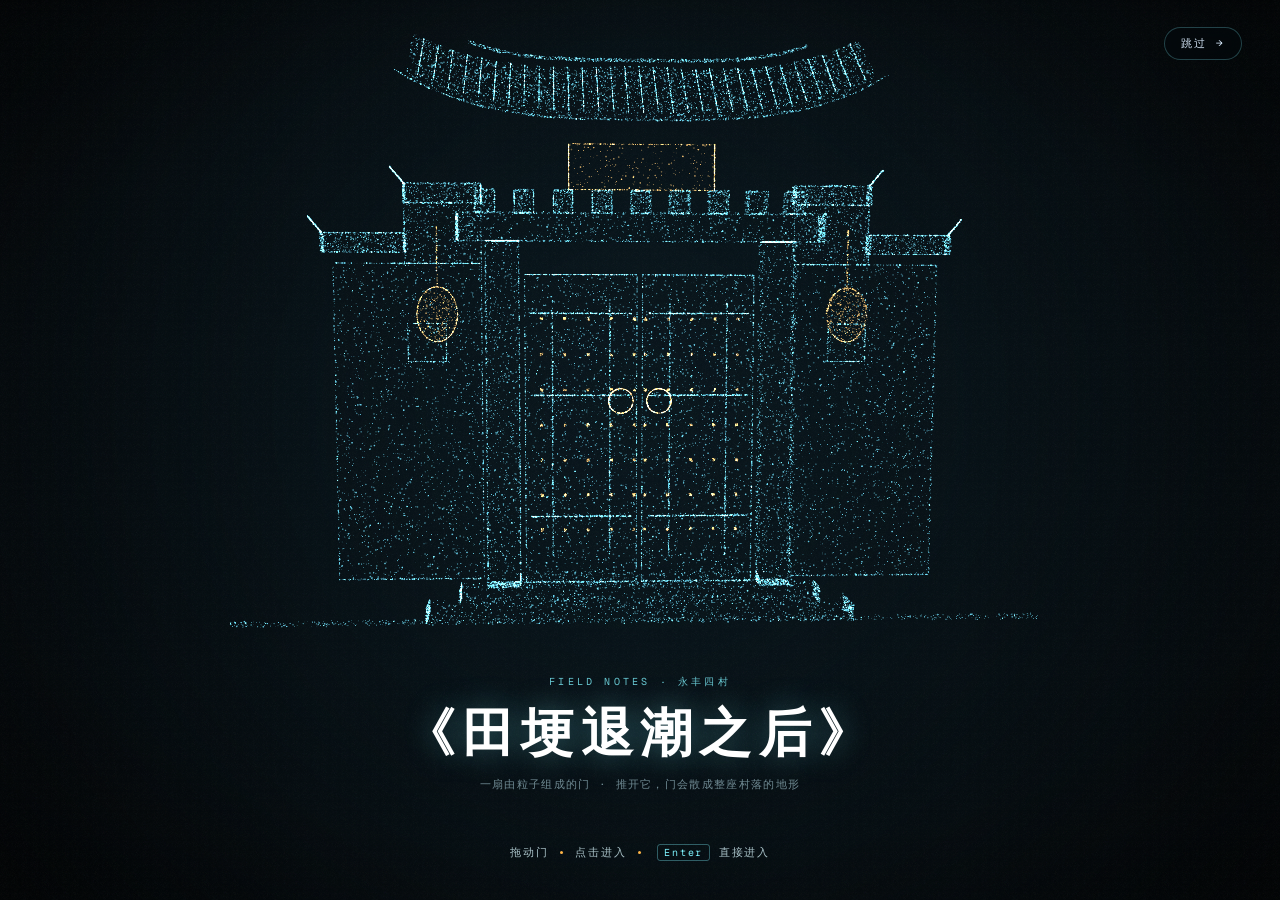
==== index.html @ 69ed596a "Publish the Yongfeng field map static site. Place the v2 site at the repository root with relative a" ====
<!doctype html>
<html lang="zh-CN">
<head>
<meta charset="utf-8">
<meta name="viewport" content="width=device-width,initial-scale=1,viewport-fit=cover">
<title>田埂退潮之后 · 永丰四村田野地图</title>
<link rel="stylesheet" href="style.css">
</head>
<body>
<div id="app">
  <canvas id="gl"></canvas>
  <canvas id="lines"></canvas>
  <div id="markers"></div>
  <div id="fan"></div>

  <header class="hud hud-tl">
    <button class="gate-back mono" id="gate-back" type="button" data-interactive="回到门"><span>←</span> 回到门 <kbd>G</kbd></button>
    <div class="brand"><span class="dot"></span><span class="mono" id="brand-line">FIELD NOTES / 田野笔记</span></div>
    <h1 id="title" class="title"></h1>
    <p id="kicker" class="kicker mono"></p>
    <p id="subtitle" class="subtitle mono"></p>
    <p id="intro" class="intro"></p>
    <p id="author" class="author mono"></p>
  </header>

  <div class="hud hud-tr mono" id="stats">
    <div><span>CAM</span><b id="s-cam">—</b></div>
    <div><span>ZOOM</span><b id="s-zoom">—</b></div>
    <div><span>PARTICLES</span><b id="s-pts">—</b></div>
    <div><span>FPS</span><b id="s-fps">—</b></div>
  </div>

  <nav class="top-nav hud" id="top-nav">
    <button data-overlay="about" data-interactive="项目">项目</button>
    <button data-overlay="timeline" data-interactive="时间线">时间线</button>
    <button data-overlay="compare" data-interactive="对比">对比</button>
    <button data-overlay="gallery" data-interactive="图库">图库</button>
  </nav>

  <div class="themes hud" id="themes"></div>
  <div class="quote-ticker hud mono" id="quote-ticker"><span id="qt-text"></span><span id="qt-by"></span></div>

  <nav class="hud hud-bl" id="index"></nav>

  <div class="hud hud-br mono">
    <div class="compass" id="compass"><svg viewBox="0 0 40 40"><circle cx="20" cy="20" r="18"/><path d="M20 5 L24 20 L20 17 L16 20Z" class="n"/><path d="M20 35 L24 20 L20 23 L16 20Z"/></svg><span>北</span></div>
    <div class="readout"><div>GRID <b id="r-grid">—</b></div><div>相对高程 <b id="r-elev">—</b></div></div>
  </div>

  <div class="hint mono" id="hint">
    <span class="k">鼠标</span>扰动丘陵 · <span class="k">点击</span>进村 ·
    <span class="k">+/-</span>缩放 · <span class="k">WASD/方向键</span>平移 · <span class="k">0</span>复位 ·
    <span class="k">G</span>/<span class="k">Esc</span>回到门
  </div>
  <div class="badge-note mono" id="note"></div>

  <aside id="panel" aria-hidden="true">
    <button class="back mono" id="back"><span>←</span> 返回全图 <kbd>Esc</kbd></button>
    <div class="panel-scroll" id="panel-scroll">
      <div class="p-head">
        <div class="p-idx mono" id="p-idx"></div>
        <h2 class="p-name" id="p-name"></h2>
        <div class="p-en mono" id="p-en"></div>
        <div class="p-meta" id="p-meta"></div>
        <div class="p-stats" id="p-stats"></div>
      </div>
      <blockquote class="p-quote reveal" id="p-quote" hidden></blockquote>
      <p class="p-summary reveal" id="p-summary"></p>
      <section class="reveal"><h3 class="mono">照片 <i>PHOTOS</i></h3>
        <div class="gallery" id="gallery"></div>
        <button class="all-photos mono" id="all-photos" data-interactive="全部照片">查看全部照片</button>
      </section>
      <section class="reveal"><h3 class="mono">遇到的人 <i>PEOPLE</i></h3><div class="people" id="people"></div></section>
      <section class="reveal"><h3 class="mono">发生的事 <i>STORIES</i></h3><ol class="stories" id="stories"></ol></section>
      <section class="reveal"><h3 class="mono">调研发现 <i>FINDINGS</i></h3><ol class="findings" id="findings"></ol></section>
      <section class="reveal" id="sec-memory" hidden><h3 class="mono">记忆分叉 <i>MEMORY</i></h3><div id="memory"></div></section>
      <section class="reveal" id="sec-gaps"><h3 class="mono">待补充 <i>GAPS</i></h3><ul class="gaps" id="gaps"></ul></section>
      <div class="p-nav reveal"><button id="prev" class="mono">← 上一个</button><button id="next" class="mono">下一个 →</button></div>
    </div>
  </aside>

  <div id="overlay" aria-hidden="true">
    <div class="ov-bg" id="ov-bg"></div>
    <div class="ov-card">
      <button class="ov-close mono" id="ov-close" data-interactive="关闭">关闭 ✕</button>
      <div class="ov-body" id="ov-body"></div>
    </div>
  </div>

  <div id="masonry" aria-hidden="true">
    <div class="ms-head">
      <div><b id="ms-title"></b><span class="mono" id="ms-count"></span></div>
      <button class="ov-close mono" id="ms-close" data-interactive="关闭">关闭 ✕</button>
    </div>
    <div class="ms-grid" id="ms-grid"></div>
  </div>

  <div id="lightbox" aria-hidden="true">
    <div class="lb-bg"></div>
    <div class="lb-cap mono"><span id="lb-idx"></span><span id="lb-cap"></span></div>
    <button class="lb-close mono" id="lb-close">关闭 ✕</button>
    <button class="lb-arrow l" id="lb-prev">←</button><button class="lb-arrow r" id="lb-next">→</button>
  </div>

  <div id="loader"><div class="ld-num mono" id="ld-num">00</div><div class="ld-txt mono">正在生成地形 · BUILDING TERRAIN</div><div class="ld-bar"><i id="ld-bar"></i></div></div>
  <div id="cursor"><div class="c-dot"></div><div class="c-ring"><span id="c-label"></span></div></div>
  <div class="vignette"></div><div class="grain"></div>
</div>
<script src="vendor/d3.min.js"></script>
<script src="app.js"></script>
</body>
</html>
---- style.css ----
@font-face{font-family:"GeistMonoLocal";src:url(vendor/fonts/GeistMono.ttf) format("truetype");font-weight:100 900;font-display:swap}
:root{
  --bg:#04070a; --cyan:#7ff4ff; --cyan2:#33c9dc; --amber:#ffb547; --text:#dbe8ec; --muted:#6f8a93; --line:rgba(127,244,255,.14);
  --mono:"GeistMonoLocal","Geist Mono","SF Mono",ui-monospace,Menlo,monospace;
  --sans:"PingFang SC","Noto Sans CJK SC","Noto Sans SC","Microsoft YaHei",system-ui,sans-serif;
  --serif:"Songti SC","Noto Serif CJK SC","Noto Serif SC","STSong",serif;
  --ease:cubic-bezier(.16,1,.3,1);
  --panel-w:min(600px,44vw);
}
*{box-sizing:border-box;margin:0;padding:0}
html,body{height:100%;background:var(--bg);color:var(--text);font-family:var(--sans);overflow:hidden;-webkit-font-smoothing:antialiased}
.mono{font-family:var(--mono);letter-spacing:.04em}
button{font:inherit;color:inherit;background:none;border:0;cursor:pointer}
#app{position:fixed;inset:0;overflow:hidden;background:radial-gradient(120% 90% at 45% 40%,#08131a 0%,#04070a 60%,#020304 100%)}
@media (hover:hover) and (pointer:fine){#app,#app *{cursor:none!important}}
canvas{position:absolute;inset:0;width:100%;height:100%;display:block}
#lines{pointer-events:none}
.vignette{position:absolute;inset:0;pointer-events:none;background:radial-gradient(90% 80% at 50% 50%,transparent 55%,rgba(0,0,0,.65) 100%)}
.grain{position:absolute;inset:-50%;pointer-events:none;opacity:.06;background-image:url("data:image/svg+xml;utf8,<svg xmlns='http://www.w3.org/2000/svg' width='160' height='160'><filter id='n'><feTurbulence baseFrequency='.9' numOctaves='2' stitchTiles='stitch'/></filter><rect width='100%' height='100%' filter='url(%23n)'/></svg>");animation:grain 1.2s steps(6) infinite}
@keyframes grain{0%{transform:translate(0,0)}20%{transform:translate(-3%,2%)}40%{transform:translate(2%,-3%)}60%{transform:translate(-2%,-1%)}80%{transform:translate(3%,3%)}100%{transform:translate(0,0)}}

/* HUD */
.hud{position:absolute;z-index:5;pointer-events:none;transition:opacity .8s var(--ease),transform .8s var(--ease)}
.hud-tl{top:clamp(20px,4vh,44px);left:clamp(20px,3.2vw,52px);max-width:520px}
.brand{display:flex;align-items:center;gap:10px;font-size:11px;color:var(--muted);opacity:0;transform:translateY(8px);transition:all .9s var(--ease)}
.brand .dot{width:6px;height:6px;border-radius:50%;background:var(--amber);box-shadow:0 0 12px var(--amber)}
.title{font-family:var(--serif);font-weight:600;font-size:clamp(34px,4.6vw,68px);line-height:1.08;letter-spacing:.06em;margin-top:14px;color:#f1f8fa;text-shadow:0 0 40px rgba(127,244,255,.15)}
.title .ch{display:inline-block;overflow:hidden;vertical-align:top;padding-bottom:.06em}
.title .ch>i{display:inline-block;font-style:normal;transform:translateY(110%) rotate(6deg);opacity:0;filter:blur(8px);transition:transform 1.1s var(--ease),opacity 1.1s var(--ease),filter 1.1s var(--ease)}
.title .ch.dot>i{color:var(--amber)}
.ready .title .ch>i{transform:none;opacity:1;filter:none}
.subtitle{margin-top:10px;font-size:11px;color:var(--cyan);letter-spacing:.32em;min-height:1em}
.intro{margin-top:16px;font-size:13px;line-height:1.8;color:#9fb4ba;max-width:340px;opacity:0;transform:translateY(10px);transition:all 1s var(--ease) .2s}
.ready .brand,.ready .intro{opacity:1;transform:none}
.hud-tr{top:clamp(20px,4vh,44px);right:clamp(20px,3.2vw,52px);font-size:10px;color:var(--muted);display:grid;gap:6px;text-align:right;opacity:0}
.hud-tr div{display:flex;gap:14px;justify-content:flex-end}
.hud-tr b{color:var(--text);font-weight:500;min-width:64px;display:inline-block}
.ready .hud-tr{opacity:1}
.hud-bl{bottom:clamp(20px,4vh,44px);left:clamp(20px,3.2vw,52px);pointer-events:auto;display:grid;gap:2px}
.hud-bl .idx-item{display:flex;align-items:baseline;gap:14px;padding:7px 0;font-size:14px;color:#8aa1a8;opacity:0;transform:translateX(-14px);transition:color .4s,transform .7s var(--ease),opacity .7s var(--ease)}
.ready .hud-bl .idx-item{opacity:1;transform:none}
.idx-item .n{font-family:var(--mono);font-size:10px;color:var(--muted);width:20px}
.idx-item .bar{width:18px;height:1px;background:currentColor;opacity:.5;transition:width .5s var(--ease)}
.idx-item .e{font-family:var(--mono);font-size:9px;letter-spacing:.14em;color:var(--muted);opacity:0;transform:translateX(-6px);transition:all .5s var(--ease)}
.idx-item:hover,.idx-item.on{color:#fff}
.idx-item:hover .bar,.idx-item.on .bar{width:40px;background:var(--amber);opacity:1}
.idx-item:hover .e,.idx-item.on .e{opacity:1;transform:none}
.hud-br{bottom:clamp(20px,4vh,44px);right:clamp(20px,3.2vw,52px);display:flex;align-items:center;gap:18px;font-size:10px;color:var(--muted);opacity:0}
.ready .hud-br{opacity:1}
.readout{display:grid;gap:5px;text-align:right}.readout b{color:var(--text);font-weight:500;display:inline-block;min-width:56px}
.compass{position:relative;width:44px;height:44px}
.compass svg{width:100%;height:100%;fill:none;stroke:rgba(127,244,255,.35)}
.compass path{fill:rgba(127,244,255,.25);stroke:none}.compass path.n{fill:var(--amber)}
.compass span{position:absolute;top:-16px;left:50%;transform:translateX(-50%);font-size:10px;color:var(--amber)}
.hint{position:absolute;left:50%;bottom:clamp(22px,4.4vh,46px);transform:translateX(-50%);z-index:5;font-size:11px;color:var(--muted);letter-spacing:.12em;pointer-events:none;opacity:0;transition:opacity 1s}
.hint .k{color:var(--cyan);margin-right:6px}
.ready .hint{opacity:1}
.badge-note{position:absolute;top:clamp(20px,4vh,44px);left:50%;transform:translateX(-50%);z-index:5;font-size:10px;padding:5px 10px;border:1px solid rgba(255,181,71,.35);color:var(--amber);border-radius:20px;background:rgba(255,181,71,.06);opacity:0;transition:opacity 1s .6s;pointer-events:none}
.ready .badge-note{opacity:1}
body.focus .hud-tl{opacity:.0;transform:translateY(-14px)}
body.focus .hint,body.focus .badge-note{opacity:0}
body.focus .hud-tr{transform:translateX(calc(-1 * var(--panel-w) - 10px))}
body.focus .hud-br{opacity:0}

/* markers */
#markers{position:absolute;inset:0;z-index:4;pointer-events:none}
.marker{position:absolute;left:0;top:0;pointer-events:auto;will-change:transform}
.marker .hit{position:absolute;left:-28px;top:-28px;width:56px;height:56px;border-radius:50%}
.marker .core{position:absolute;left:-6px;top:-6px;width:12px;height:12px;border-radius:50%;background:var(--amber);box-shadow:0 0 0 3px rgba(255,181,71,.18),0 0 22px 4px rgba(255,181,71,.55);transition:transform .5s var(--ease)}
.marker .core::after{content:"";position:absolute;inset:3.5px;border-radius:50%;background:#fff}
.marker .pulse{position:absolute;left:-6px;top:-6px;width:12px;height:12px;border-radius:50%;border:1px solid var(--amber);animation:pulse 2.6s cubic-bezier(.2,.6,.3,1) infinite;opacity:0}
.marker .pulse.p2{animation-delay:1.3s}
@keyframes pulse{0%{transform:scale(1);opacity:.9}100%{transform:scale(5.2);opacity:0}}
.marker .ring{position:absolute;left:-17px;top:-17px;width:34px;height:34px;border-radius:50%;border:1px dashed rgba(255,181,71,.55);animation:spin 14s linear infinite;transition:transform .5s var(--ease),opacity .4s;opacity:.6}
@keyframes spin{to{transform:rotate(360deg)}}
.marker .lab{position:absolute;left:20px;top:-24px;white-space:nowrap;transition:transform .5s var(--ease)}
.marker .lab b{display:block;font-family:var(--serif);font-size:17px;font-weight:600;color:#fff;letter-spacing:.08em;text-shadow:0 2px 14px rgba(0,0,0,.9)}
.marker .lab span{display:block;font-family:var(--mono);font-size:9px;letter-spacing:.2em;color:var(--amber);margin-top:2px}
.marker .tip{position:absolute;left:20px;top:16px;white-space:nowrap;font-family:var(--mono);font-size:10px;color:#cfe;padding:6px 9px;border:1px solid rgba(127,244,255,.25);background:rgba(4,10,14,.75);backdrop-filter:blur(8px);border-radius:4px;opacity:0;transform:translateY(-6px);transition:all .45s var(--ease);pointer-events:none}
.marker .tip em{font-style:normal;color:var(--cyan)}
.marker.hover .core{transform:scale(1.5)}
.marker.hover .ring{transform:scale(1.35);opacity:1;border-style:solid}
.marker.hover .lab{transform:translateX(6px)}
.marker.hover .tip{opacity:1;transform:none}
.marker .mag{position:absolute;left:0;top:0;transition:transform .35s var(--ease)}
.marker.enter{opacity:0}
.marker{transition:opacity .9s var(--ease)}
body.focus .marker:not(.active){opacity:.35}
body.focus .marker.active .lab{opacity:0}
.marker.active .core{transform:scale(1.4)}

/* floating fan */
#fan{position:absolute;left:0;top:0;z-index:6;pointer-events:none;will-change:transform}
.fcard{position:absolute;left:0;top:0;width:var(--fw,170px);aspect-ratio:3/4;pointer-events:auto;transform-style:preserve-3d}
.fcard .in{position:absolute;inset:0;border-radius:6px;overflow:hidden;background:#0b1418;box-shadow:0 30px 60px -20px rgba(0,0,0,.9),0 0 0 1px rgba(255,255,255,.12);transition:transform .6s var(--ease),box-shadow .6s;animation:bob 6s ease-in-out infinite}
.fcard img{width:100%;height:100%;object-fit:cover;display:block;transform:scale(1.06)}
.fcard .tag,.photo .tag{position:absolute;left:8px;top:8px;font-family:var(--mono);font-size:9px;letter-spacing:.1em;padding:3px 6px;border-radius:3px;background:rgba(255,181,71,.92);color:#1a1000}
.fcard .cap{position:absolute;left:0;right:0;bottom:0;padding:22px 10px 8px;font-size:11px;color:#eee;background:linear-gradient(transparent,rgba(0,0,0,.75))}
.fcard:hover .in{transform:translateY(-10px) scale(1.04);box-shadow:0 40px 80px -20px rgba(0,0,0,.95),0 0 0 1px rgba(127,244,255,.5)}
.fcard:hover{z-index:3}
@keyframes bob{0%,100%{translate:0 0}50%{translate:0 -7px}}
.fan-line{position:absolute;left:0;top:0;width:1px;background:linear-gradient(rgba(255,181,71,.0),rgba(255,181,71,.7));transform-origin:top}

/* panel */
#panel{position:absolute;top:0;right:0;bottom:0;width:var(--panel-w);z-index:8;background:linear-gradient(180deg,rgba(7,14,18,.78),rgba(5,9,12,.9));backdrop-filter:blur(18px) saturate(1.2);-webkit-backdrop-filter:blur(18px) saturate(1.2);border-left:1px solid rgba(127,244,255,.12);transform:translateX(104%);transition:transform 1s var(--ease);display:flex;flex-direction:column}
#panel::before{content:"";position:absolute;left:-1px;top:0;width:1px;height:30%;background:linear-gradient(transparent,var(--cyan),transparent);animation:scan 4s ease-in-out infinite}
@keyframes scan{0%{top:-30%}100%{top:100%}}
body.focus #panel{transform:none}
.back{position:absolute;top:22px;left:30px;z-index:3;font-size:11px;color:var(--muted);display:flex;gap:8px;align-items:center;padding:8px 12px 8px 0;transition:color .3s}
.back:hover{color:#fff}.back span{transition:transform .4s var(--ease)}.back:hover span{transform:translateX(-4px)}
kbd{font-family:var(--mono);font-size:9px;border:1px solid rgba(255,255,255,.18);border-radius:3px;padding:1px 4px;margin-left:4px}
.panel-scroll{overflow-y:auto;overflow-x:hidden;padding:76px 30px 60px;flex:1;scrollbar-width:thin;scrollbar-color:rgba(127,244,255,.2) transparent}
.p-idx{font-size:10px;color:var(--amber);letter-spacing:.24em}
.p-name{font-family:var(--serif);font-size:clamp(40px,4vw,60px);font-weight:600;letter-spacing:.1em;margin-top:10px;line-height:1.1}
.p-name .ch{display:inline-block;overflow:hidden;vertical-align:top}
.p-name .ch>i{display:inline-block;font-style:normal;transform:translateY(105%);transition:transform 1s var(--ease)}
.p-en{font-size:10px;color:var(--cyan);letter-spacing:.32em;margin-top:8px}
.p-meta{display:flex;flex-wrap:wrap;gap:8px;margin-top:18px}
.chip{font-family:var(--mono);font-size:10px;padding:4px 9px;border:1px solid rgba(127,244,255,.2);border-radius:20px;color:#bcd}
.chip.amber{border-color:rgba(255,181,71,.4);color:var(--amber)}
.p-summary{margin-top:22px;font-size:14px;line-height:1.95;color:#b8c9ce}
#panel section{margin-top:34px}
#panel h3{font-size:11px;font-weight:500;color:#e6f2f4;letter-spacing:.2em;display:flex;align-items:center;gap:10px;margin-bottom:14px}
#panel h3 i{font-style:normal;color:var(--muted);font-size:9px}
#panel h3::after{content:"";flex:1;height:1px;background:linear-gradient(90deg,rgba(127,244,255,.25),transparent)}
.reveal{opacity:0;transform:translateY(24px);transition:opacity .9s var(--ease),transform .9s var(--ease)}
.panel-in .reveal{opacity:1;transform:none}
.panel-in .p-name .ch>i{transform:none}
.gallery{display:grid;grid-template-columns:repeat(6,1fr);gap:10px;perspective:900px}
.photo{position:relative;border-radius:6px;overflow:hidden;background:transparent;transform-style:preserve-3d;will-change:transform,filter}
.photo:nth-child(1){grid-column:span 4;grid-row:span 2;aspect-ratio:auto}
.photo:nth-child(2),.photo:nth-child(3){grid-column:span 2;aspect-ratio:1}
.photo:nth-child(4),.photo:nth-child(5){grid-column:span 3;aspect-ratio:4/3}
.photo img{width:100%;height:100%;object-fit:cover;display:block;transition:transform .8s var(--ease)}
.photo:hover img{transform:scale(1.07)}
.photo .glare{position:absolute;inset:0;pointer-events:none;background:radial-gradient(circle at var(--gx,50%) var(--gy,50%),rgba(255,255,255,.22),transparent 55%);opacity:0;transition:opacity .4s;mix-blend-mode:overlay}
.photo:hover .glare{opacity:1}
.photo .cap{position:absolute;left:0;right:0;bottom:0;padding:18px 10px 8px;font-size:11px;color:#eee;background:linear-gradient(transparent,rgba(0,0,0,.7));transform:translateY(100%);transition:transform .5s var(--ease)}
.photo:hover .cap{transform:none}
.photo .frame{position:absolute;inset:0;border-radius:6px;box-shadow:inset 0 0 0 1px rgba(255,255,255,.1);pointer-events:none}
.people{display:grid;grid-template-columns:1fr 1fr;gap:10px}
.person{padding:14px;border:1px solid rgba(127,244,255,.12);border-radius:8px;background:rgba(127,244,255,.03);transition:border-color .4s,background .4s,transform .5s var(--ease)}
.person:hover{border-color:rgba(127,244,255,.35);background:rgba(127,244,255,.06);transform:translateY(-3px)}
.person .av{width:34px;height:34px;border-radius:50%;display:grid;place-items:center;font-family:var(--serif);font-size:15px;background:linear-gradient(135deg,rgba(255,181,71,.25),rgba(127,244,255,.15));border:1px solid rgba(255,255,255,.12)}
.person b{display:block;margin-top:10px;font-size:14px;font-weight:600}
.person small{display:block;font-family:var(--mono);font-size:10px;color:var(--amber);margin-top:3px}
.person p{font-size:12px;color:#9fb2b8;margin-top:8px;line-height:1.7}
.stories{list-style:none;position:relative;padding-left:22px}
.stories::before{content:"";position:absolute;left:4px;top:6px;bottom:6px;width:1px;background:linear-gradient(var(--cyan2),transparent)}
.stories li{position:relative;padding-bottom:18px}
.stories li::before{content:"";position:absolute;left:-22px;top:5px;width:9px;height:9px;border-radius:50%;border:1px solid var(--cyan);background:var(--bg)}
.stories .d{font-family:var(--mono);font-size:10px;color:var(--cyan)}
.stories b{display:block;font-size:14px;margin-top:4px}
.stories p{font-size:12.5px;color:#9fb2b8;line-height:1.75;margin-top:4px}
.findings{list-style:none;counter-reset:f}
.findings li{counter-increment:f;display:flex;gap:14px;padding:12px 0;border-bottom:1px dashed rgba(127,244,255,.12);font-size:13px;color:#c3d3d8;line-height:1.7}
.findings li::before{content:counter(f,decimal-leading-zero);font-family:var(--mono);font-size:11px;color:var(--amber);padding-top:2px}
.p-nav{display:flex;justify-content:space-between;margin-top:34px}
.p-nav button{font-size:11px;color:var(--muted);padding:10px 14px;border:1px solid rgba(127,244,255,.15);border-radius:30px;transition:all .4s var(--ease)}
.p-nav button:hover{color:#fff;border-color:var(--cyan);background:rgba(127,244,255,.06)}

/* lightbox */
#lightbox{position:fixed;inset:0;z-index:20;pointer-events:none}
#lightbox.open{pointer-events:auto}
.lb-bg{position:absolute;inset:0;background:rgba(2,5,7,.82);backdrop-filter:blur(14px);-webkit-backdrop-filter:blur(14px);opacity:0;transition:opacity .6s var(--ease)}
#lightbox.open .lb-bg{opacity:1}
.lb-img{position:fixed;left:0;top:0;object-fit:cover;border-radius:6px;box-shadow:0 50px 120px -30px rgba(0,0,0,.95);will-change:transform,width,height;z-index:2}
.lb-cap,.lb-close,.lb-arrow{position:absolute;z-index:3;opacity:0;transition:opacity .5s var(--ease),transform .5s var(--ease)}
#lightbox.open .lb-cap,#lightbox.open .lb-close,#lightbox.open .lb-arrow{opacity:1}
.lb-cap{left:50%;bottom:28px;transform:translateX(-50%);font-size:12px;color:#cde;display:flex;gap:16px;white-space:nowrap}
.lb-cap span:first-child{color:var(--amber)}
.lb-close{top:24px;right:28px;font-size:11px;color:#cde;padding:8px 14px;border:1px solid rgba(255,255,255,.2);border-radius:30px}
.lb-close:hover{background:rgba(255,255,255,.08)}
.lb-arrow{top:50%;width:48px;height:48px;margin-top:-24px;border-radius:50%;border:1px solid rgba(255,255,255,.2);font-size:16px;color:#dde;transition:background .3s,opacity .5s}
.lb-arrow:hover{background:rgba(255,255,255,.08)}
.lb-arrow.l{left:28px}.lb-arrow.r{right:28px}

/* loader */
#loader{position:absolute;inset:0;z-index:30;display:grid;place-content:center;justify-items:center;gap:14px;background:var(--bg);transition:opacity 1s var(--ease),visibility 1s}
#loader.done{opacity:0;visibility:hidden}
.ld-num{font-size:56px;font-weight:200;color:#e8f6f8;letter-spacing:.02em}
.ld-txt{font-size:10px;color:var(--muted);letter-spacing:.3em}
.ld-bar{width:180px;height:1px;background:rgba(127,244,255,.15);overflow:hidden}.ld-bar i{display:block;height:100%;width:0;background:var(--cyan);box-shadow:0 0 10px var(--cyan)}

/* cursor */
#cursor{position:fixed;left:0;top:0;z-index:50;pointer-events:none;mix-blend-mode:normal}
.c-dot{position:fixed;left:-3px;top:-3px;width:6px;height:6px;border-radius:50%;background:#fff;will-change:transform}
.c-ring{position:fixed;left:-18px;top:-18px;width:36px;height:36px;border-radius:50%;border:1px solid rgba(127,244,255,.55);display:grid;place-items:center;transition:width .45s var(--ease),height .45s var(--ease),left .45s var(--ease),top .45s var(--ease),background .45s,border-color .45s;will-change:transform}
.c-ring span{font-family:var(--mono);font-size:9px;letter-spacing:.14em;color:#04070a;opacity:0;transition:opacity .3s}
#cursor.big .c-ring{width:72px;height:72px;left:-36px;top:-36px;background:rgba(255,181,71,.92);border-color:transparent}
#cursor.big .c-ring span{opacity:1}
#cursor.big .c-dot{opacity:0}
@media (hover:none),(pointer:coarse){#cursor{display:none}}

/* mobile */
@media (max-width:760px){
  :root{--panel-w:100vw}
  #panel{top:auto;height:74vh;width:100%;border-left:0;border-top:1px solid rgba(127,244,255,.15);border-radius:18px 18px 0 0;transform:translateY(104%)}
  .panel-scroll{padding:64px 20px 40px}
  .back{top:16px;left:20px}
  .hud-tr,.hud-br,.hint{display:none}
  .hud-bl{bottom:16px}
  .intro{display:none}
  .title{font-size:34px}
  body.focus .hud-bl{opacity:0}
  .people{grid-template-columns:1fr}
  .lb-arrow{display:none}
}

/* === real-content additions === */
.kicker{margin-top:8px;font-size:10px;color:var(--amber);letter-spacing:.18em;opacity:0;transition:opacity 1s .3s}
.ready .kicker{opacity:1}
.author{margin-top:10px;font-size:10px;color:var(--muted);letter-spacing:.08em;opacity:0;transition:opacity 1s .5s}
.ready .author{opacity:1}
.top-nav{top:clamp(20px,4vh,44px);left:50%;transform:translateX(-50%);z-index:6;display:flex;gap:4px;pointer-events:auto;opacity:0;transition:opacity 1s .4s}
.ready .top-nav{opacity:1}
.top-nav button{font-family:var(--mono);font-size:11px;letter-spacing:.14em;padding:7px 14px;border:1px solid rgba(127,244,255,.18);border-radius:20px;color:#9fb4ba;background:rgba(4,10,14,.55);backdrop-filter:blur(8px);transition:all .35s}
.top-nav button:hover,.top-nav button.on{color:#fff;border-color:var(--cyan);background:rgba(127,244,255,.08)}
body.focus .top-nav{opacity:0;pointer-events:none}
.themes{top:clamp(64px,9vh,96px);left:50%;transform:translateX(-50%);z-index:5;display:flex;flex-wrap:wrap;gap:6px;justify-content:center;max-width:min(720px,90vw);pointer-events:auto;opacity:0;transition:opacity 1s .7s}
.ready .themes{opacity:1}
body.focus .themes{opacity:0;pointer-events:none}
.theme-chip{font-family:var(--mono);font-size:10px;letter-spacing:.08em;padding:4px 10px;border-radius:14px;border:1px solid rgba(127,244,255,.2);color:#8aa;background:rgba(4,10,14,.5);cursor:pointer;transition:all .35s}
.theme-chip:hover{color:#fff;border-color:rgba(127,244,255,.45)}
.theme-chip.on{color:#1a1000;background:var(--amber);border-color:var(--amber)}
.quote-ticker{bottom:clamp(52px,8vh,80px);left:50%;transform:translateX(-50%);z-index:5;max-width:min(640px,86vw);text-align:center;font-size:12px;color:#c5d8de;pointer-events:none;opacity:0;transition:opacity .8s}
.ready .quote-ticker{opacity:1}
body.focus .quote-ticker{opacity:0}
.quote-ticker #qt-text{display:block;font-family:var(--serif);font-size:14px;letter-spacing:.06em;line-height:1.6}
.quote-ticker #qt-by{display:block;margin-top:4px;font-size:10px;color:var(--muted);letter-spacing:.12em}
.marker .core{background:var(--vcolor,var(--amber));box-shadow:0 0 0 3px color-mix(in srgb,var(--vcolor,var(--amber)) 18%,transparent),0 0 22px 4px color-mix(in srgb,var(--vcolor,var(--amber)) 55%,transparent)}
.marker .pulse{border-color:var(--vcolor,var(--amber))}
.marker .ring{border-color:color-mix(in srgb,var(--vcolor,var(--amber)) 55%,transparent)}
.marker .lab span{color:var(--vcolor,var(--amber))}
.marker.dim{opacity:.22!important;filter:grayscale(.6)}
.marker.hi .core{transform:scale(1.55)}
.p-stats{display:flex;gap:18px;margin-top:16px;font-family:var(--mono);font-size:11px;color:var(--muted)}
.p-stats b{display:block;font-size:18px;color:var(--text);font-weight:500;margin-bottom:2px}
.p-quote{margin-top:20px;padding:14px 16px;border-left:2px solid var(--vcolor,var(--amber));background:rgba(255,255,255,.03);font-family:var(--serif);font-size:15px;line-height:1.7;color:#e4eef1}
.p-quote cite{display:block;margin-top:8px;font-family:var(--mono);font-size:10px;font-style:normal;color:var(--muted);letter-spacing:.1em}
.all-photos{margin-top:12px;font-size:11px;color:var(--cyan);padding:8px 14px;border:1px dashed rgba(127,244,255,.3);border-radius:20px;transition:all .35s}
.all-photos:hover{background:rgba(127,244,255,.06);border-style:solid}
.gaps{list-style:none;padding:0}
.gaps li{font-size:12.5px;color:#9fb2b8;padding:8px 0 8px 18px;position:relative;border-bottom:1px dashed rgba(127,244,255,.1);line-height:1.6}
.gaps li::before{content:"·";position:absolute;left:4px;color:var(--amber)}
.mem-table{width:100%;border-collapse:collapse;font-size:12.5px}
.mem-table th,.mem-table td{padding:8px 10px;border-bottom:1px solid rgba(127,244,255,.12);text-align:left}
.mem-table th{font-family:var(--mono);font-size:10px;color:var(--amber);font-weight:500}
.mem-table td{color:#c3d3d8}
.mem-note{margin-top:8px;font-size:11px;color:var(--muted)}
.fcard .tag,.photo .tag{display:none}
.fcard .tag.face,.photo .tag.face{display:block;background:rgba(127,244,255,.85);color:#041018}

/* overlays */
#overlay{position:fixed;inset:0;z-index:15;pointer-events:none;opacity:0;transition:opacity .5s}
#overlay.open{pointer-events:auto;opacity:1}
.ov-bg{position:absolute;inset:0;background:rgba(2,5,7,.72);backdrop-filter:blur(12px)}
.ov-card{position:absolute;left:50%;top:50%;transform:translate(-50%,-50%) scale(.96);width:min(860px,92vw);max-height:min(82vh,900px);overflow:auto;background:linear-gradient(180deg,rgba(8,16,22,.95),rgba(5,10,14,.98));border:1px solid rgba(127,244,255,.15);border-radius:14px;padding:36px 40px 40px;box-shadow:0 40px 100px -20px rgba(0,0,0,.85);transition:transform .55s var(--ease)}
#overlay.open .ov-card{transform:translate(-50%,-50%) scale(1)}
.ov-close{position:sticky;top:0;float:right;z-index:2;font-size:11px;color:#cde;padding:8px 14px;border:1px solid rgba(255,255,255,.2);border-radius:30px;background:rgba(4,10,14,.6)}
.ov-close:hover{background:rgba(255,255,255,.08)}
.ov-body h2{font-family:var(--serif);font-size:28px;letter-spacing:.08em;margin:8px 0 6px}
.ov-body .lead{color:#9fb4ba;font-size:13px;line-height:1.8;margin-bottom:22px}
.ov-body h3{font-family:var(--mono);font-size:11px;letter-spacing:.2em;color:var(--amber);margin:22px 0 10px}
.ov-body p,.ov-body li{font-size:13.5px;line-height:1.85;color:#c5d5da}
.ov-body ul{padding-left:18px}
.ov-grid{display:grid;grid-template-columns:1fr 1fr;gap:12px}
.ov-card-item{padding:14px;border:1px solid rgba(127,244,255,.12);border-radius:8px;background:rgba(127,244,255,.03)}
.ov-card-item b{display:block;font-size:14px;margin-bottom:6px}
.ov-card-item span{font-size:12px;color:#9fb2b8;line-height:1.7}
.tl{position:relative;padding-left:22px}
.tl::before{content:"";position:absolute;left:4px;top:4px;bottom:4px;width:1px;background:linear-gradient(var(--cyan),transparent)}
.tl-item{position:relative;padding-bottom:20px}
.tl-item::before{content:"";position:absolute;left:-22px;top:5px;width:9px;height:9px;border-radius:50%;border:1px solid var(--cyan);background:var(--bg)}
.tl-item .d{font-family:var(--mono);font-size:10px;color:var(--cyan)}
.tl-item b{display:block;margin-top:3px;font-size:14px}
.cmp{width:100%;border-collapse:collapse;font-size:12px}
.cmp th,.cmp td{padding:10px 8px;border-bottom:1px solid rgba(127,244,255,.1);vertical-align:top}
.cmp th{font-family:var(--mono);font-size:10px;color:var(--muted);font-weight:500}
.cmp th.v{color:var(--text)}
.cmp td.k{font-family:var(--mono);font-size:10px;color:var(--amber);white-space:nowrap}
.cmp .lv{display:inline-block;height:4px;border-radius:2px;background:var(--amber);margin-top:6px}
.ref-q{margin:10px 0;padding:10px 12px;border-left:2px solid rgba(127,244,255,.3);font-family:var(--serif);font-size:13px;color:#d5e4e8}
.ref-q cite{display:block;margin-top:4px;font-family:var(--mono);font-size:10px;font-style:normal;color:var(--muted)}

/* masonry gallery */
#masonry{position:fixed;inset:0;z-index:16;background:rgba(2,5,7,.92);backdrop-filter:blur(16px);display:flex;flex-direction:column;opacity:0;pointer-events:none;transition:opacity .45s}
#masonry.open{opacity:1;pointer-events:auto}
.ms-head{display:flex;justify-content:space-between;align-items:center;padding:22px 28px;border-bottom:1px solid rgba(127,244,255,.1)}
.ms-head b{font-family:var(--serif);font-size:20px;letter-spacing:.08em;margin-right:12px}
.ms-head span{font-size:11px;color:var(--muted)}
.ms-grid{flex:1;overflow:auto;padding:20px;columns:4 200px;column-gap:12px}
.ms-item{break-inside:avoid;margin-bottom:12px;border-radius:6px;overflow:hidden;position:relative;cursor:pointer;opacity:0;transform:translateY(30px);transition:opacity .7s var(--ease),transform .7s var(--ease);background:#0b1418}
.ms-item.in{opacity:1;transform:none}
.ms-item img{width:100%;display:block;background:#0b1418}
.ms-item .cap{position:absolute;left:0;right:0;bottom:0;padding:20px 10px 8px;font-size:11px;color:#eee;background:linear-gradient(transparent,rgba(0,0,0,.75));opacity:0;transition:opacity .35s}
.ms-item:hover .cap{opacity:1}
.ms-item.face::after{content:"人像";position:absolute;left:8px;top:8px;font-family:var(--mono);font-size:9px;padding:2px 6px;border-radius:3px;background:rgba(127,244,255,.85);color:#041018}

@media (max-width:760px){
  .top-nav{top:auto;bottom:70px;gap:2px}
  .top-nav button{padding:6px 10px;font-size:10px}
  .themes{display:none}
  .quote-ticker{display:none}
  .ov-card{padding:24px 18px;width:96vw;max-height:88vh}
  .ov-grid{grid-template-columns:1fr}
  .ms-grid{columns:2 140px}
  .hint{font-size:9px;letter-spacing:.04em;max-width:92vw;text-align:center}
}

/* === entry gate === */
#lightbox{z-index:20}
body.gate .hud,body.gate .hint,body.gate .badge-note,body.gate #markers,body.gate #lines,body.gate #fan{opacity:0!important;pointer-events:none!important}
#gate{position:absolute;inset:0;z-index:12;pointer-events:none}
#gate .g-title{position:absolute;left:50%;bottom:clamp(64px,12vh,130px);transform:translate(-50%,24px);text-align:center;opacity:0;filter:blur(10px);transition:all 1.6s var(--ease) .3s}
#gate.in .g-title{opacity:1;transform:translate(-50%,0);filter:none}
#gate .g-k{font-size:10px;letter-spacing:.32em;color:var(--cyan);opacity:.8}
#gate h1{margin:10px 0 8px;font-family:var(--serif);font-weight:600;font-size:clamp(28px,4.2vw,52px);letter-spacing:.14em;color:#fff;text-shadow:0 0 30px rgba(127,244,255,.35)}
#gate .g-title p{font-size:11px;color:var(--muted);letter-spacing:.12em;margin:0}
#gate .g-hint{position:absolute;left:50%;bottom:clamp(22px,4.4vh,46px);transform:translateX(-50%);display:flex;gap:12px;align-items:center;font-size:11px;letter-spacing:.16em;color:#a9c2c8;opacity:0;transition:opacity 1.2s 1s;white-space:nowrap}
#gate.in .g-hint{opacity:1}
#gate .g-hint i{width:3px;height:3px;border-radius:50%;background:var(--amber)}
#gate .g-hint kbd{font-family:var(--mono);font-size:10px;padding:1px 6px;border:1px solid rgba(127,244,255,.35);border-radius:3px;color:var(--cyan)}
#gate .g-hint.nudge{animation:nudge .6s var(--ease)}
@keyframes nudge{0%,100%{transform:translateX(-50%)}25%{transform:translateX(calc(-50% - 8px))}75%{transform:translateX(calc(-50% + 8px))}}
#gate .g-skip{position:absolute;right:clamp(18px,3vw,40px);top:clamp(18px,3vh,36px);pointer-events:auto;font-size:11px;letter-spacing:.18em;color:#cde;padding:8px 16px;border:1px solid rgba(127,244,255,.25);border-radius:30px;background:rgba(4,10,14,.45);backdrop-filter:blur(8px);opacity:0;transition:opacity 1s 1.2s,background .3s}
#gate.in .g-skip{opacity:1}
#gate .g-skip:hover{background:rgba(127,244,255,.1)}
#gate.out .g-title{opacity:0;filter:blur(14px);transform:translate(-50%,-30px) scale(1.04);transition:all .9s var(--ease)}
#gate.out .g-hint,#gate.out .g-skip{opacity:0;transition:opacity .4s;pointer-events:none}
.hint.flash{color:#fff}
.hint.flash .k{color:var(--amber)}
@media (max-width:760px){#gate .g-hint{font-size:10px;gap:8px;letter-spacing:.06em}#gate .g-hint span:last-child,#gate .g-hint i:last-of-type{display:none}}
/* themes: move to right column so they never collide with the title */
.themes{top:calc(clamp(20px,4vh,44px) + 104px);left:auto;right:clamp(20px,3.2vw,52px);transform:none;justify-content:flex-end;max-width:340px}
@media (max-width:760px){
  .top-nav{top:auto;bottom:auto;left:auto;right:12px;transform:none;top:calc(env(safe-area-inset-top,0px) + 14px);flex-direction:row}
  .top-nav button{white-space:nowrap;padding:5px 8px;letter-spacing:.06em}
  .hud-tl{top:56px}
  .quote-ticker{display:none!important}
}
.badge-note{top:calc(clamp(20px,4vh,44px) + 42px)}
@media (max-width:760px){.badge-note{display:none}}
.ms-grid{columns:auto;display:block}
.ms-cols{columns:4 220px;column-gap:12px}
@media (max-width:760px){.ms-cols{columns:2 140px}#gate .g-title h1,#gate .g-title .t{font-size:clamp(26px,8.4vw,44px)!important;white-space:nowrap}}
#gate .g-title{width:min(92vw,760px)}


/* back-to-gate control */
.gate-back{display:inline-flex;align-items:center;gap:8px;margin:0 0 10px;padding:6px 12px;pointer-events:auto;font-size:11px;letter-spacing:.14em;color:#9fb4ba;border:1px solid rgba(127,244,255,.22);border-radius:20px;background:rgba(4,10,14,.5);backdrop-filter:blur(8px);opacity:0;transform:translateY(-6px);transition:opacity .8s .5s,transform .8s .5s,color .3s,border-color .3s,background .3s}
.ready .gate-back{opacity:1;transform:none}
.gate-back:hover{color:#fff;border-color:var(--cyan);background:rgba(127,244,255,.1)}
.gate-back span{color:var(--cyan)}
.gate-back kbd{font-family:var(--mono);font-size:10px;padding:1px 6px;border:1px solid rgba(127,244,255,.3);border-radius:3px;color:var(--cyan)}
body.gate .gate-back,body.focus .gate-back{opacity:0!important;pointer-events:none!important;transition:none!important}
@media (max-width:760px){.gate-back{font-size:10px;padding:5px 10px;letter-spacing:.08em;margin-bottom:6px}.gate-back kbd{display:none}}
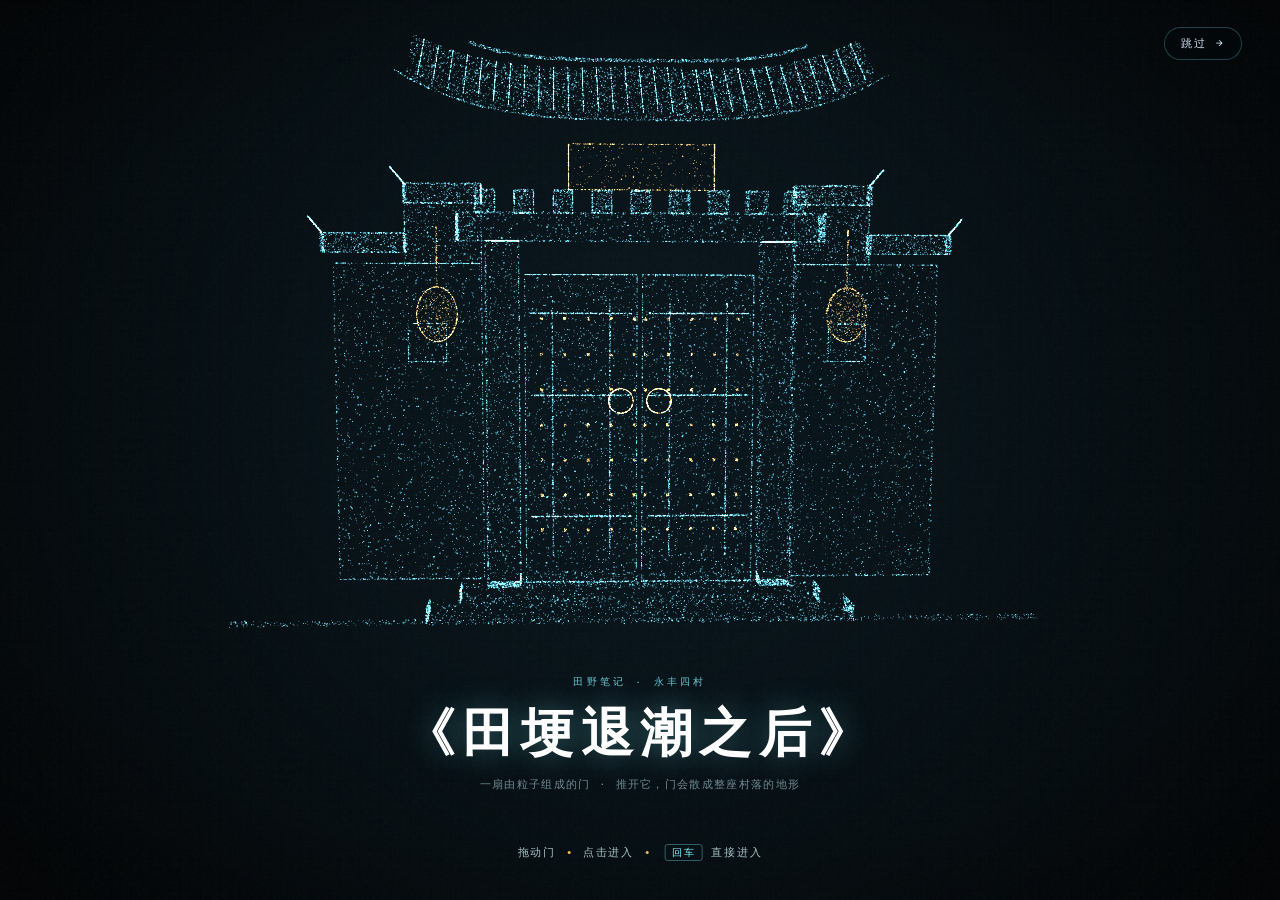
==== commit 40f946cd: "Merge the 退潮线 window into the field map. One site now runs 门, 地图, and 窗: the particle gate and villa" ====
--- a/index.html
+++ b/index.html
@@ -7,7 +7,7 @@
 <link rel="stylesheet" href="style.css">
 </head>
 <body>
-<div id="app">
+<div id="app" tabindex="-1">
   <canvas id="gl"></canvas>
   <canvas id="lines"></canvas>
   <div id="markers"></div>
@@ -15,7 +15,7 @@
 
   <header class="hud hud-tl">
     <button class="gate-back mono" id="gate-back" type="button" data-interactive="回到门"><span>←</span> 回到门 <kbd>G</kbd></button>
-    <div class="brand"><span class="dot"></span><span class="mono" id="brand-line">FIELD NOTES / 田野笔记</span></div>
+    <div class="brand"><span class="dot"></span><span class="mono" id="brand-line">田野笔记</span></div>
     <h1 id="title" class="title"></h1>
     <p id="kicker" class="kicker mono"></p>
     <p id="subtitle" class="subtitle mono"></p>
@@ -24,10 +24,10 @@
   </header>
 
   <div class="hud hud-tr mono" id="stats">
-    <div><span>CAM</span><b id="s-cam">—</b></div>
-    <div><span>ZOOM</span><b id="s-zoom">—</b></div>
-    <div><span>PARTICLES</span><b id="s-pts">—</b></div>
-    <div><span>FPS</span><b id="s-fps">—</b></div>
+    <div><span>视角</span><b id="s-cam">—</b></div>
+    <div><span>缩放</span><b id="s-zoom">—</b></div>
+    <div><span>粒子</span><b id="s-pts">—</b></div>
+    <div><span>帧率</span><b id="s-fps">—</b></div>
   </div>
 
   <nav class="top-nav hud" id="top-nav">
@@ -35,6 +35,7 @@
     <button data-overlay="timeline" data-interactive="时间线">时间线</button>
     <button data-overlay="compare" data-interactive="对比">对比</button>
     <button data-overlay="gallery" data-interactive="图库">图库</button>
+    <button type="button" id="nav-window" data-interactive="退潮线">退潮线</button>
   </nav>
 
   <div class="themes hud" id="themes"></div>
@@ -44,18 +45,19 @@
 
   <div class="hud hud-br mono">
     <div class="compass" id="compass"><svg viewBox="0 0 40 40"><circle cx="20" cy="20" r="18"/><path d="M20 5 L24 20 L20 17 L16 20Z" class="n"/><path d="M20 35 L24 20 L20 23 L16 20Z"/></svg><span>北</span></div>
-    <div class="readout"><div>GRID <b id="r-grid">—</b></div><div>相对高程 <b id="r-elev">—</b></div></div>
+    <div class="readout"><div>网格 <b id="r-grid">—</b></div><div>相对高程 <b id="r-elev">—</b></div></div>
   </div>
 
   <div class="hint mono" id="hint">
     <span class="k">鼠标</span>扰动丘陵 · <span class="k">点击</span>进村 ·
-    <span class="k">+/-</span>缩放 · <span class="k">WASD/方向键</span>平移 · <span class="k">0</span>复位 ·
-    <span class="k">G</span>/<span class="k">Esc</span>回到门
+    <span class="k">＋／－</span>缩放 · <span class="k">方向键</span>平移 · <span class="k">0</span>复位 ·
+    <span class="k">G</span>／<span class="k">退出</span>回到门 · <span class="k">退潮线</span>开窗
   </div>
   <div class="badge-note mono" id="note"></div>
 
   <aside id="panel" aria-hidden="true">
-    <button class="back mono" id="back"><span>←</span> 返回全图 <kbd>Esc</kbd></button>
+    <button class="back mono" id="back"><span>←</span> 返回全图 <kbd>退出</kbd></button>
+    <button type="button" class="panel-window mono" id="p-window" data-interactive="退潮线">退潮线</button>
     <div class="panel-scroll" id="panel-scroll">
       <div class="p-head">
         <div class="p-idx mono" id="p-idx"></div>
@@ -66,15 +68,16 @@
       </div>
       <blockquote class="p-quote reveal" id="p-quote" hidden></blockquote>
       <p class="p-summary reveal" id="p-summary"></p>
-      <section class="reveal"><h3 class="mono">照片 <i>PHOTOS</i></h3>
+      <p class="p-window-note reveal mono" id="p-window-note"></p>
+      <section class="reveal"><h3 class="mono">照片</h3>
         <div class="gallery" id="gallery"></div>
         <button class="all-photos mono" id="all-photos" data-interactive="全部照片">查看全部照片</button>
       </section>
-      <section class="reveal"><h3 class="mono">遇到的人 <i>PEOPLE</i></h3><div class="people" id="people"></div></section>
-      <section class="reveal"><h3 class="mono">发生的事 <i>STORIES</i></h3><ol class="stories" id="stories"></ol></section>
-      <section class="reveal"><h3 class="mono">调研发现 <i>FINDINGS</i></h3><ol class="findings" id="findings"></ol></section>
-      <section class="reveal" id="sec-memory" hidden><h3 class="mono">记忆分叉 <i>MEMORY</i></h3><div id="memory"></div></section>
-      <section class="reveal" id="sec-gaps"><h3 class="mono">待补充 <i>GAPS</i></h3><ul class="gaps" id="gaps"></ul></section>
+      <section class="reveal"><h3 class="mono">遇到的人</h3><div class="people" id="people"></div></section>
+      <section class="reveal"><h3 class="mono">发生的事</h3><ol class="stories" id="stories"></ol></section>
+      <section class="reveal"><h3 class="mono">调研发现</h3><ol class="findings" id="findings"></ol></section>
+      <section class="reveal" id="sec-memory" hidden><h3 class="mono">记忆分叉</h3><div id="memory"></div></section>
+      <section class="reveal" id="sec-gaps"><h3 class="mono">待补充</h3><ul class="gaps" id="gaps"></ul></section>
       <div class="p-nav reveal"><button id="prev" class="mono">← 上一个</button><button id="next" class="mono">下一个 →</button></div>
     </div>
   </aside>
@@ -102,11 +105,19 @@
     <button class="lb-arrow l" id="lb-prev">←</button><button class="lb-arrow r" id="lb-next">→</button>
   </div>
 
-  <div id="loader"><div class="ld-num mono" id="ld-num">00</div><div class="ld-txt mono">正在生成地形 · BUILDING TERRAIN</div><div class="ld-bar"><i id="ld-bar"></i></div></div>
+  <div id="loader"><div class="ld-num mono" id="ld-num">00</div><div class="ld-txt mono">正在生成地形</div><div class="ld-bar"><i id="ld-bar"></i></div></div>
   <div id="cursor"><div class="c-dot"></div><div class="c-ring"><span id="c-label"></span></div></div>
   <div class="vignette"></div><div class="grain"></div>
 </div>
+<div id="field-window" hidden>
+  <div class="fw-bar">
+    <span class="fw-name">窗 · 退潮线</span>
+    <button type="button" id="fw-back">回地图</button>
+  </div>
+  <iframe id="fw-frame" title="退潮线" tabindex="0"></iframe>
+</div>
 <script src="vendor/d3.min.js"></script>
 <script src="app.js"></script>
+<script src="shell.js"></script>
 </body>
 </html>
--- a/style.css
+++ b/style.css
@@ -155,6 +155,12 @@
 .findings{list-style:none;counter-reset:f}
 .findings li{counter-increment:f;display:flex;gap:14px;padding:12px 0;border-bottom:1px dashed rgba(127,244,255,.12);font-size:13px;color:#c3d3d8;line-height:1.7}
 .findings li::before{content:counter(f,decimal-leading-zero);font-family:var(--mono);font-size:11px;color:var(--amber);padding-top:2px}
+.p-window-note{margin-top:18px;font-size:11px;letter-spacing:.12em;color:var(--amber)}
+.panel-window{position:absolute;top:18px;right:22px;z-index:4;font-size:11px;letter-spacing:.16em;color:#1a1000;background:var(--amber);border-radius:999px;padding:8px 14px;transition:background .3s,transform .4s var(--ease)}
+.panel-window:hover{background:#ffc56a}
+body:not(.focus) .panel-window{opacity:0;pointer-events:none}
+.to-window{margin-top:12px;font-family:var(--mono);font-size:12px;letter-spacing:.14em;padding:9px 16px;border-radius:999px;background:var(--amber);color:#1a1000}
+.to-window:hover{background:#ffc56a}
 .p-nav{display:flex;justify-content:space-between;margin-top:34px}
 .p-nav button{font-size:11px;color:var(--muted);padding:10px 14px;border:1px solid rgba(127,244,255,.15);border-radius:30px;transition:all .4s var(--ease)}
 .p-nav button:hover{color:#fff;border-color:var(--cyan);background:rgba(127,244,255,.06)}
@@ -216,6 +222,8 @@
 .ready .top-nav{opacity:1}
 .top-nav button{font-family:var(--mono);font-size:11px;letter-spacing:.14em;padding:7px 14px;border:1px solid rgba(127,244,255,.18);border-radius:20px;color:#9fb4ba;background:rgba(4,10,14,.55);backdrop-filter:blur(8px);transition:all .35s}
 .top-nav button:hover,.top-nav button.on{color:#fff;border-color:var(--cyan);background:rgba(127,244,255,.08)}
+.top-nav #nav-window{color:#1a1000;background:var(--amber);border-color:var(--amber)}
+.top-nav #nav-window:hover{color:#1a1000;background:#ffc56a;border-color:#ffc56a}
 body.focus .top-nav{opacity:0;pointer-events:none}
 .themes{top:clamp(64px,9vh,96px);left:50%;transform:translateX(-50%);z-index:5;display:flex;flex-wrap:wrap;gap:6px;justify-content:center;max-width:min(720px,90vw);pointer-events:auto;opacity:0;transition:opacity 1s .7s}
 .ready .themes{opacity:1}
@@ -354,4 +362,18 @@
 .gate-back span{color:var(--cyan)}
 .gate-back kbd{font-family:var(--mono);font-size:10px;padding:1px 6px;border:1px solid rgba(127,244,255,.3);border-radius:3px;color:var(--cyan)}
 body.gate .gate-back,body.focus .gate-back{opacity:0!important;pointer-events:none!important;transition:none!important}
-@media (max-width:760px){.gate-back{font-size:10px;padding:5px 10px;letter-spacing:.08em;margin-bottom:6px}.gate-back kbd{display:none}}
+@media (max-width:760px){.gate-back{font-size:10px;padding:5px 10px;letter-spacing:.08em;margin-bottom:6px}.gate-back kbd{display:none}.panel-window{top:14px;right:14px;font-size:10px;padding:6px 10px}}
+#app:focus{outline:none}
+body.window-open #cursor{display:none!important}
+body.window-open #app{pointer-events:none}
+#field-window{position:fixed;inset:0;z-index:80;display:flex;flex-direction:column;background:#070604;color:#ece6da;opacity:0;clip-path:inset(7% 5% 9% 5% round 18px);transition:opacity .4s ease,clip-path .62s cubic-bezier(.16,1,.3,1)}
+#field-window[hidden]{display:none!important}
+#field-window.is-in{opacity:1;clip-path:inset(0 round 0)}
+#field-window.is-parked{visibility:hidden!important;pointer-events:none!important;opacity:0!important;z-index:-1;clip-path:none}
+.fw-bar{flex:0 0 46px;display:flex;align-items:center;justify-content:space-between;gap:16px;padding:0 16px 0 20px;background:#100e0c;border-bottom:1px solid rgba(236,230,218,.14);font-family:var(--sans);font-size:12px;letter-spacing:.2em}
+.fw-name{white-space:nowrap}
+.fw-bar button{cursor:pointer;font:inherit;letter-spacing:.18em;font-size:12px;color:#ece6da;padding:6px 14px;border:1px solid rgba(236,230,218,.4);border-radius:999px;background:transparent}
+.fw-bar button:hover{background:#ece6da;color:#100e0c}
+#fw-frame{flex:1 1 auto;width:100%;min-height:0;border:0;background:#000}
+@media (prefers-reduced-motion:reduce){#field-window{transition:none;clip-path:none}}
+@media (max-width:760px){.fw-bar{flex-basis:42px;letter-spacing:.12em;padding:0 12px}.fw-bar button{letter-spacing:.12em;padding:6px 12px}}
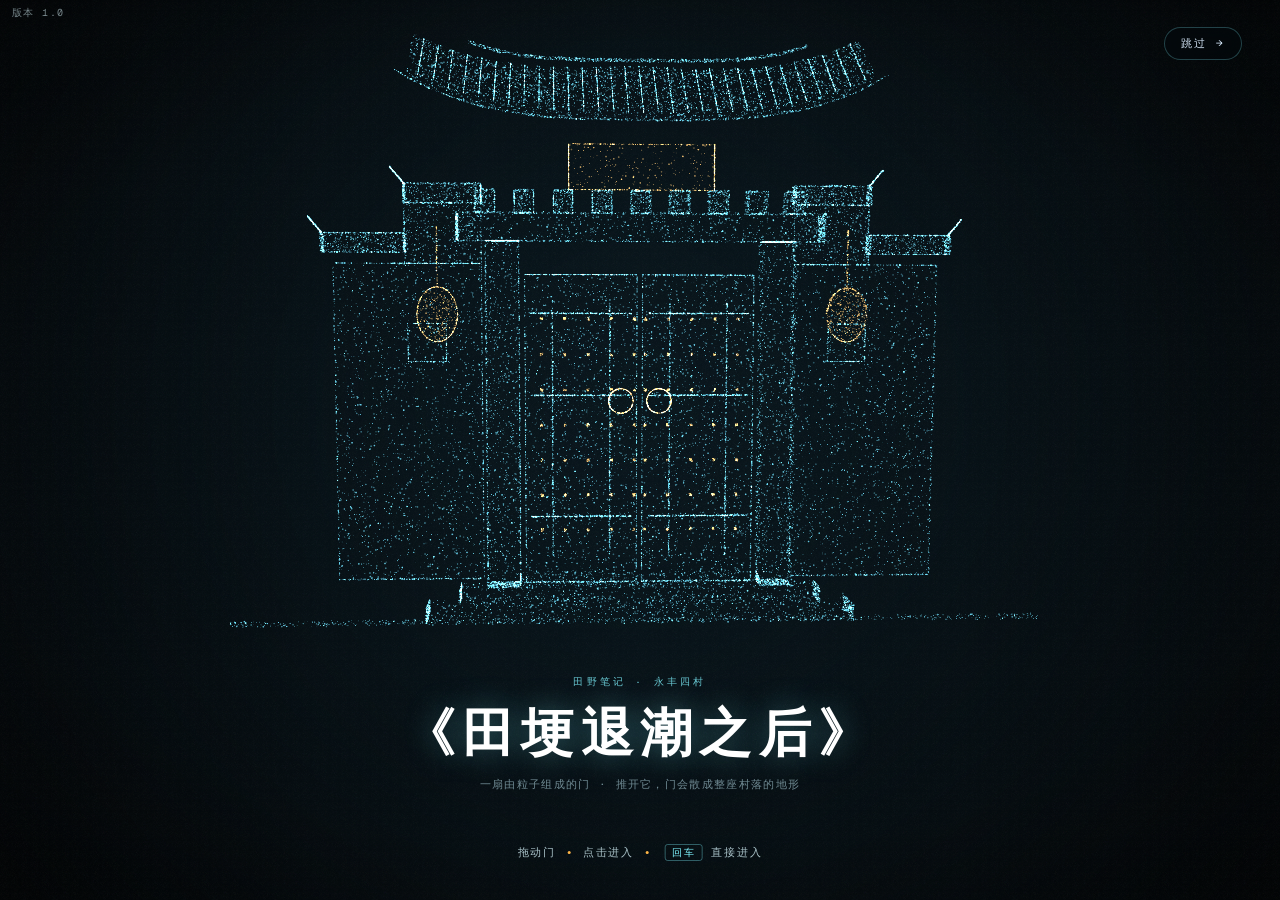
==== commit 9d733d3a: "Show a shared 1.0 version in a quiet corner. version.js is the only copy of the number. The map and " ====
--- a/index.html
+++ b/index.html
@@ -3,6 +3,7 @@
 <head>
 <meta charset="utf-8">
 <meta name="viewport" content="width=device-width,initial-scale=1,viewport-fit=cover">
+<meta name="version" content="">
 <title>田埂退潮之后 · 永丰四村田野地图</title>
 <link rel="stylesheet" href="style.css">
 </head>
@@ -116,8 +117,13 @@
   </div>
   <iframe id="fw-frame" title="退潮线" tabindex="0"></iframe>
 </div>
+<p id="site-version" class="site-version"></p>
 <script src="vendor/d3.min.js"></script>
 <script src="app.js"></script>
 <script src="shell.js"></script>
+<script type="module">
+import { stampVersion } from './version.js';
+stampVersion();
+</script>
 </body>
 </html>
--- a/style.css
+++ b/style.css
@@ -366,6 +366,8 @@
 #app:focus{outline:none}
 body.window-open #cursor{display:none!important}
 body.window-open #app{pointer-events:none}
+.site-version{position:fixed;z-index:14;left:max(12px,env(safe-area-inset-left));top:max(8px,env(safe-area-inset-top));margin:0;font-family:var(--mono);font-size:10px;line-height:1;letter-spacing:.14em;color:rgba(159,180,186,.72);pointer-events:none;user-select:none}
+body.window-open .site-version{visibility:hidden}
 #field-window{position:fixed;inset:0;z-index:80;display:flex;flex-direction:column;background:#070604;color:#ece6da;opacity:0;clip-path:inset(7% 5% 9% 5% round 18px);transition:opacity .4s ease,clip-path .62s cubic-bezier(.16,1,.3,1)}
 #field-window[hidden]{display:none!important}
 #field-window.is-in{opacity:1;clip-path:inset(0 round 0)}
